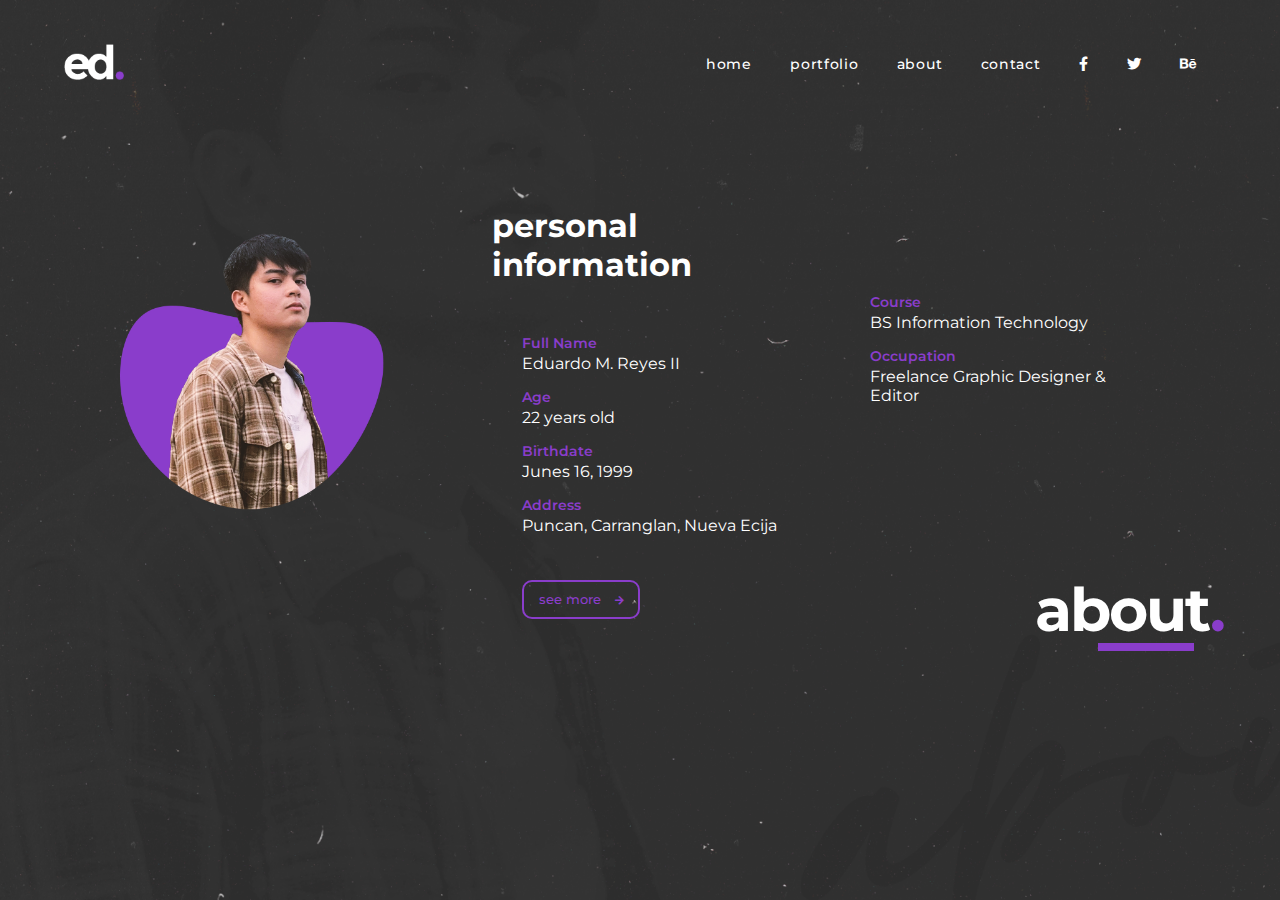
==== about.html @ 1a10314c "My Portfolio" ====
<!DOCTYPE html>
<html lang="en">
<head>
    <meta charset="UTF-8">
    <meta http-equiv="X-UA-Compatible" content="IE=edge">
    <meta name="viewport" content="width=device-width, initial-scale=1.0">
    <title>About</title>
    <link rel="stylesheet" href="style.css">
    <link rel="stylesheet" href="https://pro.fontawesome.com/releases/v5.10.0/css/all.css"/>
    <style>
        header {
            overflow: hidden;
            width: 100%;
            background-image: url(/img/about.png);
            font-family: 'Montserrat', sans-serif;
            background-size: cover;
            background-position: center;
            font-weight: 500;
            height: 100vh;
        }
    </style>
</head>
<body>

    <main>
        <header>
            <nav>
                <div class="container">
                    <div class="logo">
                        <a href="index.html"><img src="img/logo.png" alt=""></a>
                    </div>

                    <div class="links">
                        <ul>
                            <li class=""><a href="index.html">home</a></li>
                            <li class=""><a href="portfolio.html">portfolio</a></li>
                            <li class=""><a href="about.html">about</a></li>
                            <li class=""><a href="contact.html">contact</a></li>
                            <a href="https://www.facebook.com/visualdesigns.ed"><i class="fab fa-facebook-f"></i></a>
                            <a href="https://twitter.com/edvisualdesigns"><i class="fab fa-twitter"></i></a>
                            <a href="https://www.behance.net/edvisualdesigns"><i class="fab fa-behance"></i></a>
                            
                        </ul>
                    </div>
                </div>
            </nav>
                
    <div class="about container">

        <div class="item item-1 height-50">
            <img src="img/about-image.png" alt="">
        </div>
    
        <div class="item item-2 height-50">
            <div class="info">
                <h2>personal information</h2>
            
                <div class="contentinfo">
                    <h3>Full Name</h3>
                    <p>Eduardo M. Reyes II</p>
                </div> 
                <div class="contentinfo">
                    <h3>Age</h3>
                    <p>22 years old</p>
                </div> 
                <div class="contentinfo">
                    <h3>Birthdate</h3>
                    <p>Junes 16, 1999</p>
                </div> 
                <div class="contentinfo">
                    <h3>Address</h3>
                    <p>Puncan, Carranglan, Nueva Ecija</p>
                </div> 
                <a href="more.html" class="btn">see more  <i class="fas fa-arrow-right fa-sm"></i></a>
            </div>
            
        </div>
        <div class="item item-3 height-50">
            <div class="info-2">
            <div class="contentinfo">
                <h3>Course</h3>
                <p>BS Information Technology</p>
            </div> 
            <div class="contentinfo">
                <h3>Occupation</h3>
                <p>Freelance Graphic Designer & Editor</p>
            </div> 

            <div class="title-header">
                <a href="about.html"><h2>about<span>.</span></h2></a>
                <div class="square"></div>
            </div>
            
        </div>
    </div>
    </div>

        </header>
    </main>


    
</body>
</html>
---- style.css ----
@import url('https://fonts.googleapis.com/css2?family=Montserrat:wght@400;500;600;700&display=swap');

:root {
    --main : #313131;
    --violet : #8a3dcb;
}

/*General sides*/
*, *::before, *::after {
    margin: 0%;
    padding: 0%;
    box-sizing: border-box;
}

body, button {
    font-family: 'Montserrat', sans-serif;
}

a {
    text-decoration: none;
}

ul {
    list-style: none;
}

img {
    width: 100%;
}

/*End General sides*/

/*Header*/

nav {
    width: 100%;
    position: relative;
    z-index: 50;
}
.container {
    position: relative;
    z-index: 5;
    max-width: 92rem;
    padding: 0 4rem;
    margin: 0 auto;
}
nav .container {
    display: flex;
    justify-content: space-between;
    height: 8rem;
    align-items: center;
}
.logo {
    width: 60px;
    display: flex;
    align-items: center;
}
.links ul{
    display: flex;
}

.links a {
    display: inline-block;
    padding: 0.9rem 1.2rem;
    color: white;
    font-size: 0.9rem;
    line-height: 1;
    transition: 0.3s;
    letter-spacing: 0.7px;
}
.links a:hover {
    color: var(--violet);
}

.content h1 {
    font-size: 60px;
    font-weight: 800;
    margin-top: 24px;
    margin-bottom: 0px;
    color: white;
}

.content h1 span {
    color: white;
}
.content h2 {
    font-size: 40px;
    font-weight: 800;
    margin-top: 24px;
    margin-bottom: 10px;
    color: var(--main);
}
i {
    cursor: pointer;
}
.content p {
    font-size: 25px;
    color: white;
    text-align: right;
}
.content {
    float: right;
    margin-right: 10%;
    margin-top: 10%;
}
.content .btn {
    display: inline-block;
    width: 60%;
    font-size: 15px;
    background-color: var(--light);
    border-radius: 10px;
    text-align: center;
    margin-bottom: 6%;
    text-decoration: none;
    color: var(--violet);
    margin-top: 50px;
    border-style: solid;
    border-width: 2.5px;
    border-color: var(--violet);
    padding: 17px 10px;
    margin-left: 40%;
    transition: 0.3s;
}
.content .btn:hover {
    color: white;
    border-color: white;
}
.name {
    margin-bottom: 20%;
}
.content .name h1{
    line-height: 30%;
    margin-bottom: 10%;
    text-align: right;
    font-size: 6rem;
    color: var(--violet);
    letter-spacing: -4px;
}
.content .name h2{
    line-height: 35%;
    margin-left: 9%;
    text-align: right;
    font-size: 6rem;
    color: white;
    letter-spacing: -4px;
}
.content .name h2 span{
    color: var(--violet);
}
span {
    color: var(--violet);
}
.square {
    margin-top: -3%;
    margin-left: 75%;
    margin-bottom: 6%;
    width: 70px;
    height: 8px;
    background-color: white;
}
/*End Header*/


.item {
    /* border-style: solid;
    border-width: 2px;
    border-color: white; */
    height: 70vh;
}

.about.container {
    display: grid;
    height: 85vh;
    grid-template-columns: repeat(12,1fr);
    column-gap: 12px;
    align-items: center;
}

.about .item-1 {
    grid-column: 1 / span 4;
    margin: 0 auto;
}

.about .item-1 img {
    width: 70%;
    margin-top: 10%;
    margin-left: 15%;
}

.about .item-2 {
    grid-column: 5 / span 4;
}
.about .item-3 {
    grid-column: 9 / span 3;
}


.info {
    padding: 30px 40px;
}
.info-2 {
    padding-top: 97px;
}
.info-2 h3 {
    padding-bottom: 2px;
    color: var(--violet);
    font-size: 0.9rem;
    font-weight: 600;
}
.info h2 {
    padding-bottom: 50px;
    margin-top: -20px;
    color: white;
    font-size: 2rem;
}
info h3 p {
    margin-left: 10px;
}
.info h3 {
    padding-bottom: 2px;
    color: var(--violet);
    font-size: 0.9rem;
    font-weight: 600;
}
.info p {
    color: white;
    font-size: 1rem;
    font-weight: 400;
}
.info-2 p {
    color: white;
    font-size: 1rem;
    font-weight: 400;
}
.contentinfo {
    padding-bottom: 15px;
    padding-left: 30px;
}
.btn {
    margin-left: 30px;
    display: inline-block;
    width: 40%;
    background-color: var(--light);
    border-radius: 10px;
    text-align: center;
    text-decoration: none;
    color: var(--violet);
    margin-top: 30px;
    border-style: solid;
    border-width: 2px;
    border-color: var(--violet);
    transition: 0.3s;
    padding: 10px 10px;
    font-size: 0.8rem;
}
.btn:hover {
    color: white;
    border-color: white;
}
.btn i {
    display: inline-block;
    padding-left: 10px;
    font-size: 10px;
}

.info-2 .title-header {
    color: white;
    margin-top: 55%;
    margin-left: 70%;
    font-size: 2.5rem;
    letter-spacing: -2px;
    text-align: right;
}
.title-header h2  {
    color: white;
}
.title-header .square {
    background-color: var(--violet);
    width: 115%;
    
}

/*other start*/

.other {
    /* border-style: solid;
    border-width: 2px;
    border-color: white; */
    height: 40vh;
}

.about.container {
    display: grid;
    height: 85vh;
    grid-template-columns: repeat(12,1fr);
    column-gap: 12px;
    align-items: center;
}

.about .item-4 {
    grid-column: 1 / span 6;
}

.about .item-5 {
    grid-column: 8 / span 12;
}
.about .item-6 {
    grid-column: 1 / span 6;
}
.stats {
    margin-top: 20px;
    margin-left: 90px;
}
.stats i {
    color: var(--violet);
    font-size: 1.5rem;
    padding-right: 10%;
    padding-bottom: 3%;
}
.stats li {
    color: white;
}
.other h2 {
    padding-top: 6%;
    padding-left: 50px;
    font-size: 2rem;
    color: white;
}
.stats p {
    padding-top: 5px;
    font-family: 'Montserrat', sans-serif;
    color: white;
    padding-bottom: 5px;
    font-weight: 500;
    font-size: 0.8rem;
}
.skills {
    text-align: left;
    color: white; 
    padding-left: 20px;
  }
  .container-2 {
    width: 90%; 
    background-color: white; 
  }
  .html {width: 90%; background-color: var(--violet);} 
  .css {width: 30%; background-color: var(--violet);} 
  .js {width: 70%; background-color: var(--violet);}
  .php {width: 50%; background-color: var(--violet);} 

.stats img {
    padding: 10px;
    width: 10%;
}

.contact-us {
    /* margin-top: -50px;
    border-style: solid;
    border-width: 2px;
    border-color: white; */
    height: 70vh;
}
.about .item-8 {
    grid-column: 6 / span 6;
}
.about .item-9 {
    grid-column: 1 / span 4;
}
.about .item-10 {
    grid-column: 5 / span 4;
}
.about .item-11 {
    grid-column: 9 / span 6;
}
.about .item-9 h1{
    margin-top: 120px;
}
.contact-us h1 {
    font-size: 3.5rem;
    letter-spacing: -2px;
    color: white;
    padding: 30px 60px 0px 60px;
}
.square2 {
    background-color: var(--violet);
    width: 12%;
    padding: 3px;
    margin-left: 63px;
    margin-bottom: 6%;
}
.contact-me .contentinfo {
    margin-left: 70px;
    margin-bottom: 10px;
}
.contact-me .contentinfo h3{
    color: var(--violet);
    font-weight: 500;
    font-size: 1.1rem;
    letter-spacing: -1px;
}
.contact-me .contentinfo p{
    color: white;
    font-weight: 200;
    font-size: 1rem;
    letter-spacing: -1px;
}
.contentinfo i{
    color: white;
    padding-right: 10%;
}

/*other end*/
.wrapper {
    display: grid;
    grid-template-columns: repeat(auto-fit, minmax(4000px, 1fr));
    grid-gap: 5px;
}
.wrapper img {
    width: 10%;
    border-radius: 10px;
    border-style: solid;
    border-color: var(--violet);
    border-width: 2px;
}
.box {
    padding: 20px;
}
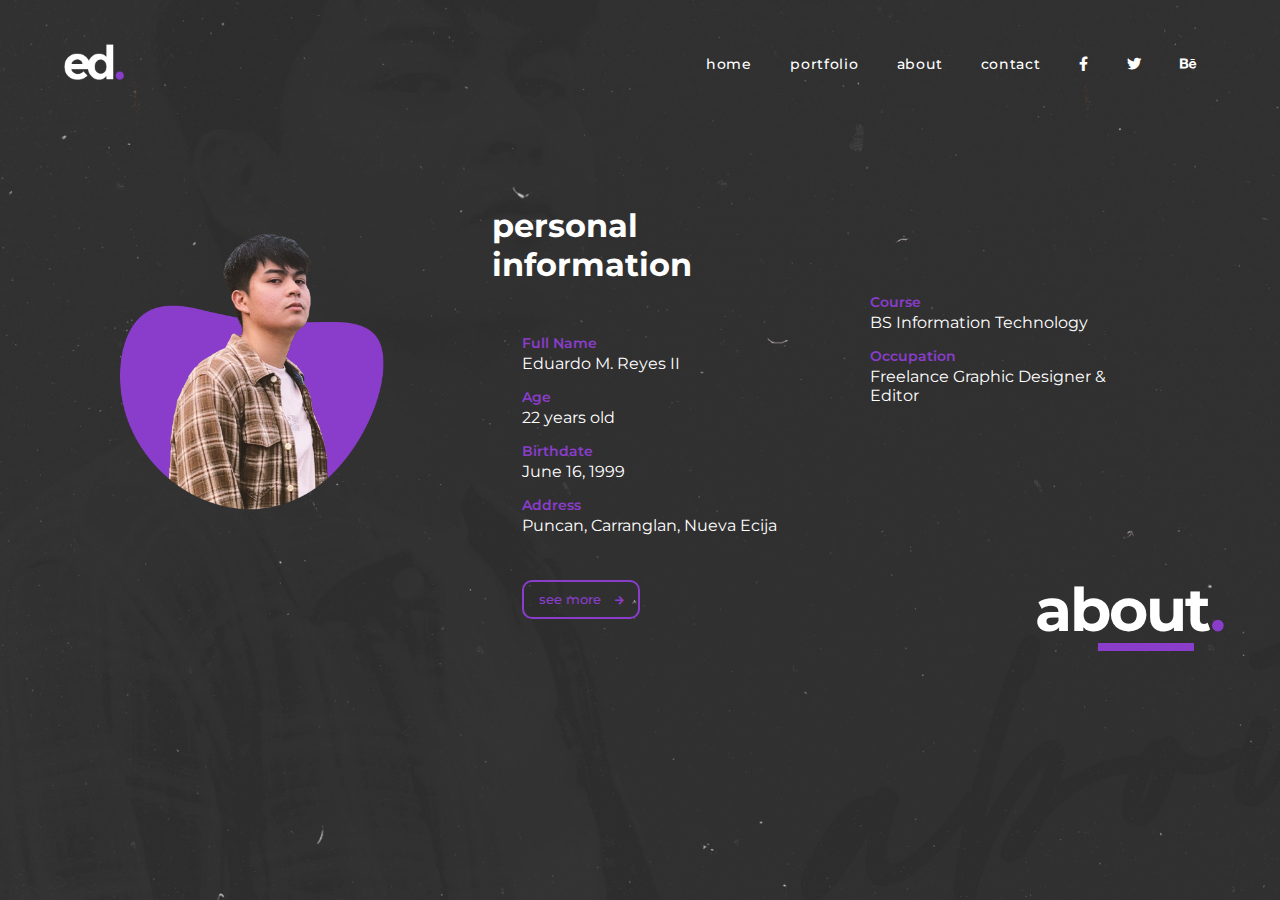
==== commit d7b864fe: "Update about.html" ====
--- a/about.html
+++ b/about.html
@@ -65,7 +65,7 @@
                 </div> 
                 <div class="contentinfo">
                     <h3>Birthdate</h3>
-                    <p>Junes 16, 1999</p>
+                    <p>June 16, 1999</p>
                 </div> 
                 <div class="contentinfo">
                     <h3>Address</h3>
